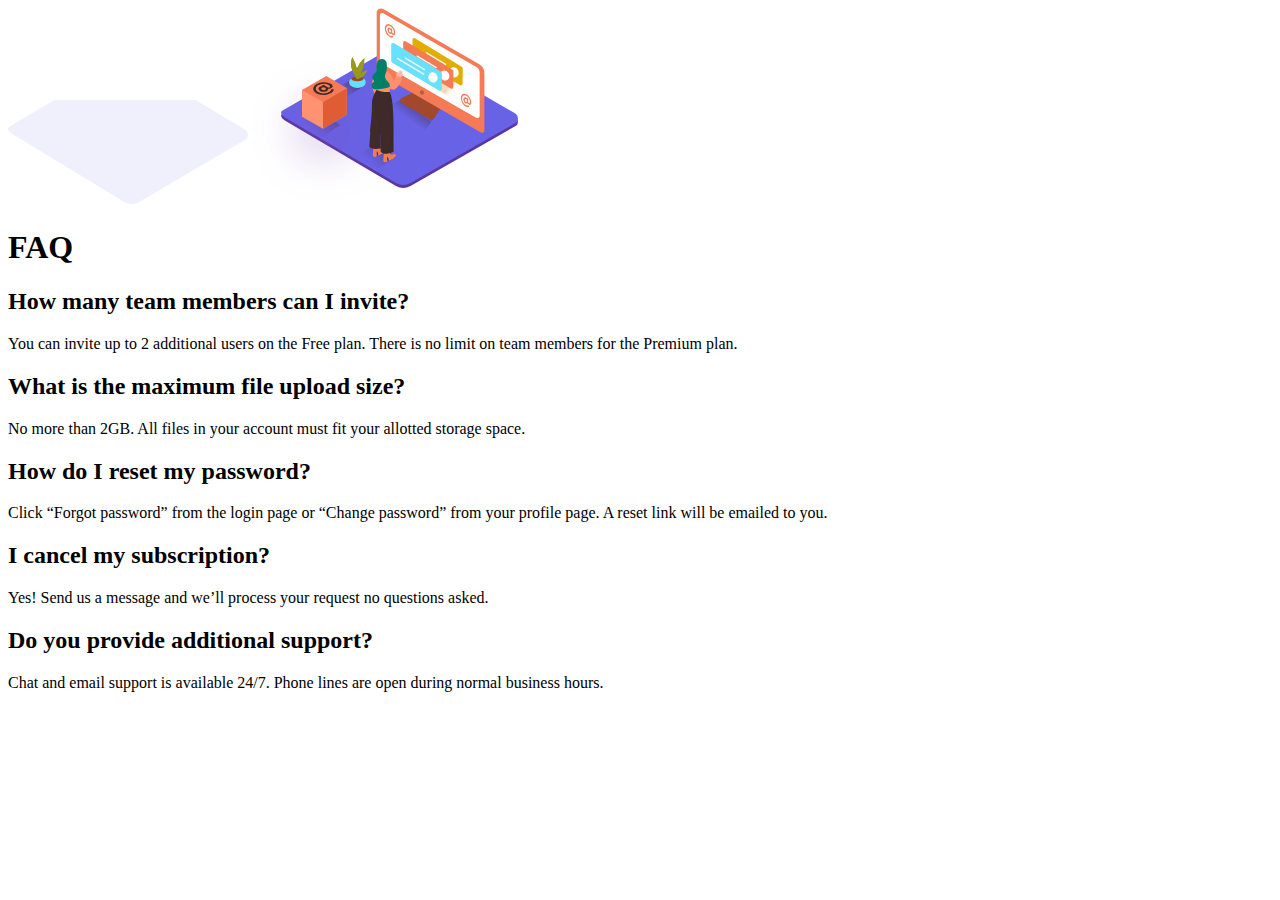
==== faq-accordion-card/index.html @ 5f0bc8be "FAQ accordion card Starter" ====
<!DOCTYPE html>
<html lang="en">

<head>
	<meta charset="UTF-8">
	<meta name="viewport" content="width=device-width, initial-scale=1.0">
	<link rel="icon" type="image/png" sizes="32x32" href="./images/favicon-32x32.png">
	<title>Frontend Mentor | FAQ Accordion Card</title>
	<link rel="preconnect" href="https://fonts.googleapis.com">
	<link rel="preconnect" href="https://fonts.gstatic.com" crossorigin>
	<link href="https://fonts.googleapis.com/css2?family=Kumbh+Sans:wght@400;700&display=swap" rel="stylesheet">
	<link rel="stylesheet" href="style.css">
	<script src="main.js" defer></script>
</head>

<body>
	<main>

		<div class="card">
			<div class="card-img">
				<img id="card-bg" src="./images/bg-pattern-mobile.svg" alt="background pattern">
				<img id="card-illustration" src="./images/illustration-woman-online-mobile.svg" alt="Women illustration">	
			</div>
			<div class="card-faq">
				<h1>FAQ</h1>
				<div class="accordion">
					<div class="accordion-item">
						<div class="accordion-item-header">
							<h2>How many team members can I invite?</h2>
						</div>
						<div class="accordion-item-body">
							<div class="accordion-item-body-content">
								You can invite up to 2 additional users on the Free plan. There is no limit on
								team members for the Premium plan.
							</div>
						</div>
					</div>
					<div class="accordion-item">
						<div class="accordion-item-header">
							<h2>What is the maximum file upload size?</h2>
						</div>
						<div class="accordion-item-body">
							<div class="accordion-item-body-content">
								No more than 2GB. All files in your account must fit your allotted storage space.
							</div>
						</div>
					</div>
					<div class="accordion-item">
						<div class="accordion-item-header">
							<h2>How do I reset my password?</h2>
						</div>
						<div class="accordion-item-body">
							<div class="accordion-item-body-content">
								Click “Forgot password” from the login page or “Change password” from your profile page.
								A reset link will be emailed to you.
							</div>
						</div>
					</div>
					<div class="accordion-item">
						<div class="accordion-item-header">
							<h2>I cancel my subscription?</h2>
						</div>
						<div class="accordion-item-body">
							<div class="accordion-item-body-content">
								Yes! Send us a message and we’ll process your request no questions asked.
							</div>
						</div>
					</div>
					<div class="accordion-item">
						<div class="accordion-item-header">
							<h2>Do you provide additional support?</h2>
						</div>
						<div class="accordion-item-body">
							<div class="accordion-item-body-content">
								Chat and email support is available 24/7. Phone lines are open during normal business
								hours.
							</div>
						</div>
					</div>

				</div>

			</div>
		</div>

	</main>

	<!-- <div class="attribution">
    Challenge by <a href="https://www.frontendmentor.io?ref=challenge" target="_blank">Frontend Mentor</a>.
    Coded by <a href="#">Your Name Here</a>.
  </div> -->
</body>

</html>
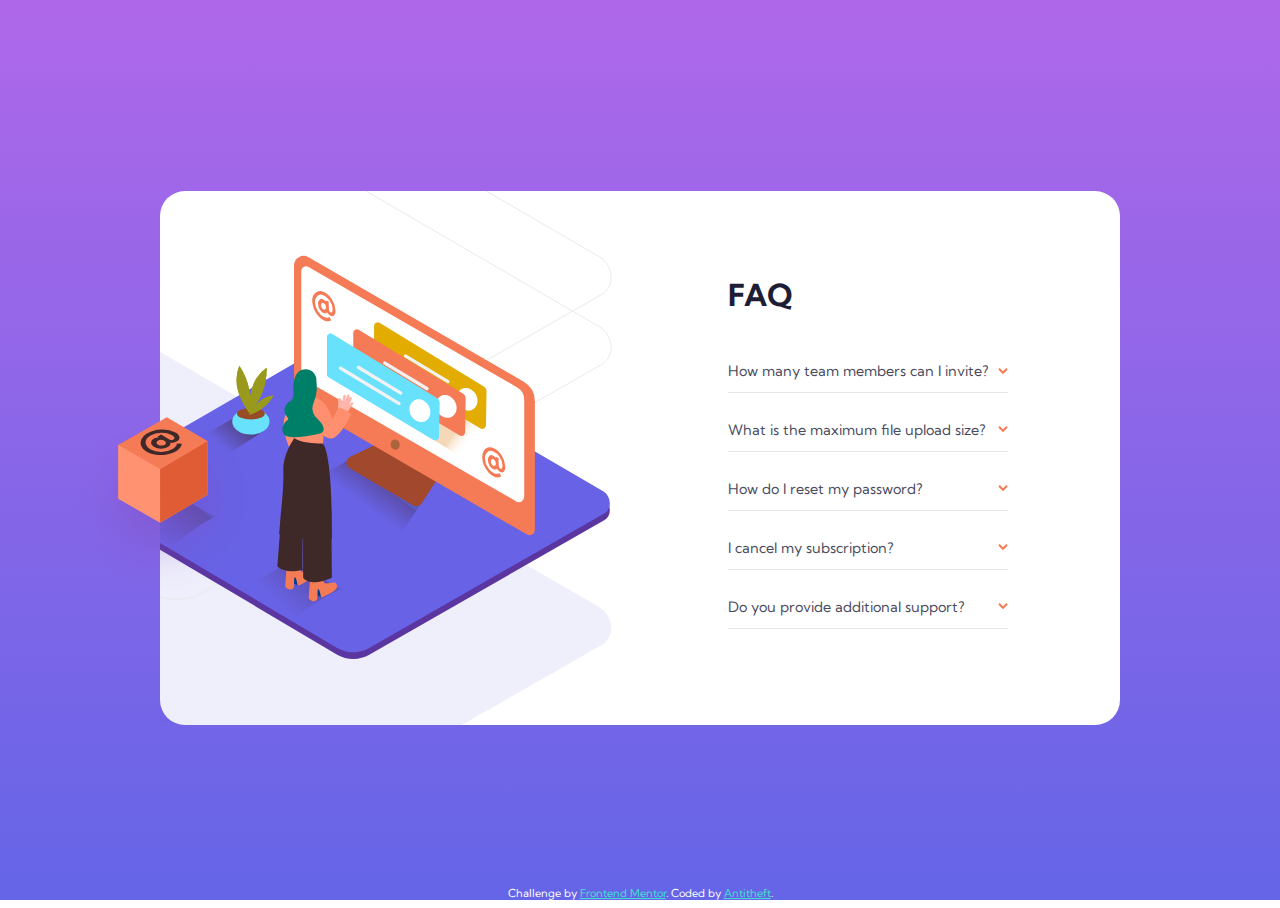
==== commit 04067cd7: "Add desktop styling" ====
--- a/faq-accordion-card/index.html
+++ b/faq-accordion-card/index.html
@@ -17,10 +17,14 @@
 	<main>
 
 		<div class="card">
+			
 			<div class="card-img">
-				<img id="card-bg" src="./images/bg-pattern-mobile.svg" alt="background pattern">
-				<img id="card-illustration" src="./images/illustration-woman-online-mobile.svg" alt="Women illustration">	
+				<img id="card-bg-mobile" src="./images/bg-pattern-mobile.svg" alt="background pattern">
+				<img id="card-bg-desktop" src="./images/bg-pattern-desktop.svg" alt="">
+				<img id="card-illustration-mobile" src="./images/illustration-woman-online-mobile.svg" alt="Women illustration">	
+				<img id="card-illustration-desktop" src="./images/illustration-woman-online-desktop.svg" alt="Women illustration">
 			</div>
+			<img id="card-box-desktop" src="./images/illustration-box-desktop.svg" alt="box">
 			<div class="card-faq">
 				<h1>FAQ</h1>
 				<div class="accordion">
@@ -85,10 +89,10 @@
 
 	</main>
 
-	<!-- <div class="attribution">
+	<div class="attribution">
     Challenge by <a href="https://www.frontendmentor.io?ref=challenge" target="_blank">Frontend Mentor</a>.
-    Coded by <a href="#">Your Name Here</a>.
-  </div> -->
+    Coded by <a href="https://github.com/Antitheft">Antitheft</a>.
+  </div>
 </body>
 
 </html>--- a/faq-accordion-card/style.css
+++ b/faq-accordion-card/style.css
@@ -0,0 +1,189 @@
+:root {
+    --Very-dark-blue: hsl(238, 29%, 16%);
+    --Soft-red: hsl(14, 88%, 65%);
+    --Soft-violet: hsl(273, 75%, 66%);
+    --Soft-blue: hsl(240, 73%, 65%);
+    --Very-dark-grayish-blue: hsl(237, 12%, 33%);
+    --Dark-grayish-blue: hsl(240, 6%, 50%);
+    --Light-grayish-blue: hsl(240, 5%, 91%);
+    --ff-kumbh-sans: 'Kumbh Sans', sans-serif;
+}
+html, body {
+    height: 100%;
+}
+
+body {
+    background-image: linear-gradient(var(--Soft-violet), var(--Soft-blue));
+    background-repeat: no-repeat;
+    background-attachment: fixed;
+    font-family: var(--ff-kumbh-sans);
+    display: flex;
+    flex-direction: column;
+    justify-content: center;
+    align-items: center;
+    font-size: 10px;
+}
+
+.card {
+    background: white;
+    border-radius: 25px;
+    width: 325px;
+    padding: 0.5rem;
+}
+
+.card-img {
+    position: relative;
+}
+
+#card-illustration-mobile {
+    position: absolute;
+    top: -6.6rem;
+    left: 1rem;
+}
+
+#card-bg-mobile {
+    position: relative;
+    top: 0;
+    left: 3rem;
+}
+
+#card-bg-desktop {
+    display: none;
+}
+
+#card-illustration-desktop {
+    display: none;
+}
+
+#card-box-desktop {
+    display: none;
+}
+
+h1 {
+    text-align: center;
+    font-size: 1.9rem;
+    font-weight: 700;
+    color: var(--Very-dark-blue);
+}
+
+h2 {
+    font-size: 0.90rem;
+    font-weight: 400;
+    margin-right: 0.5rem;
+    color: var(--Very-dark-grayish-blue);
+}
+
+.accordion-item-header.active h2 {
+    font-weight: 700;
+}
+
+.accordion {
+    font-weight: 400;
+    padding: 1rem;
+}
+
+.accordion-item {
+    margin-bottom: 1rem;
+    border-bottom: 1px solid var(--Light-grayish-blue);
+}
+
+.accordion-item-header {
+    display: flex;
+    justify-content: space-between;
+    align-items: center;
+    cursor: pointer;
+}
+
+ h2:hover {
+    color: var(--Soft-red);
+}
+
+.accordion-item-header::after {
+    content: url('./images/icon-arrow-down.svg');
+}
+
+.accordion-item-header.active::after {
+    content: url('./images/icon-arrow-down.svg');
+    transform: scaleY(-1);
+}
+
+.accordion-item-body {
+    display: none;
+    font-size: 0.80rem;
+    line-height: 1.2rem;
+    color: var(--Dark-grayish-blue);
+}
+
+.accordion-item-header.active + .accordion-item-body {
+    display: block;
+}
+
+.attribution {
+	font-size: 11px;
+    position: absolute;
+	text-align: center;
+    bottom: 0px;
+    left: 0;
+    right: 0;
+    margin: 0;
+    text-align: center;
+    color: white;
+}
+.attribution a {
+	color: turquoise;
+}
+
+/* desktop styles */
+@media screen and (min-width: 1200px) {
+    h1 {
+        text-align: left;
+    }
+
+    .card {
+        width: 60rem;
+        display: flex;
+        justify-content: space-between;
+        padding: 0;
+    }
+
+    .card-img {
+        overflow: hidden;
+    }
+
+    .card-faq {
+        margin: 4rem 7rem;
+        width: 325px;
+    }
+    .accordion {
+        width: 100%;
+        padding-left: 0;
+    }
+ 
+    #card-illustration-mobile {
+        display: none;
+    }
+    
+    #card-bg-mobile {
+        display: none;
+    }
+    
+    #card-bg-desktop {
+        display: block;
+        width: 90em;
+        position: absolute;
+        transform: translate(-28rem, -12rem);
+    }
+    
+    #card-illustration-desktop {
+        display: block;
+        width: 53em;
+        position: relative;
+        transform: translate(-5rem, 4rem);
+    }
+    
+    #card-box-desktop {
+        display: block;
+        position: absolute;
+        transform: translate(-5.8rem, 14rem);
+    }
+}